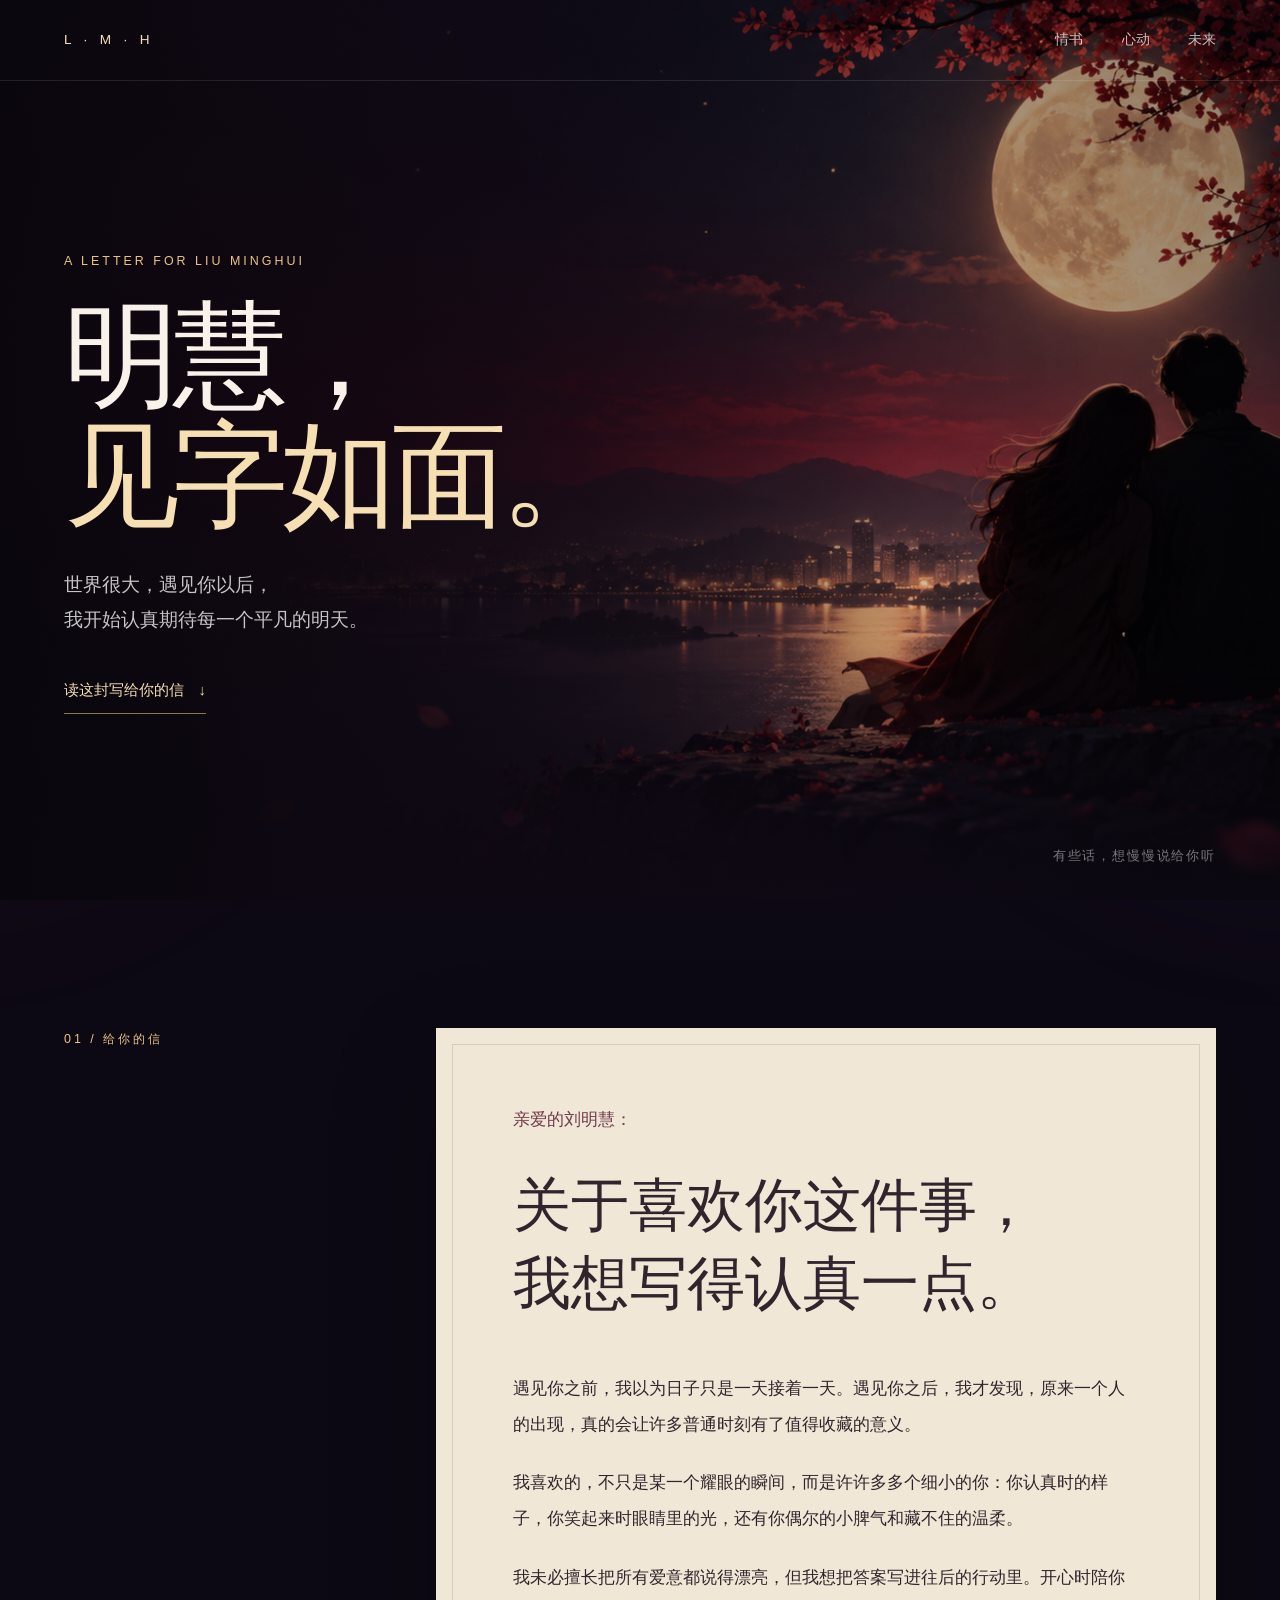
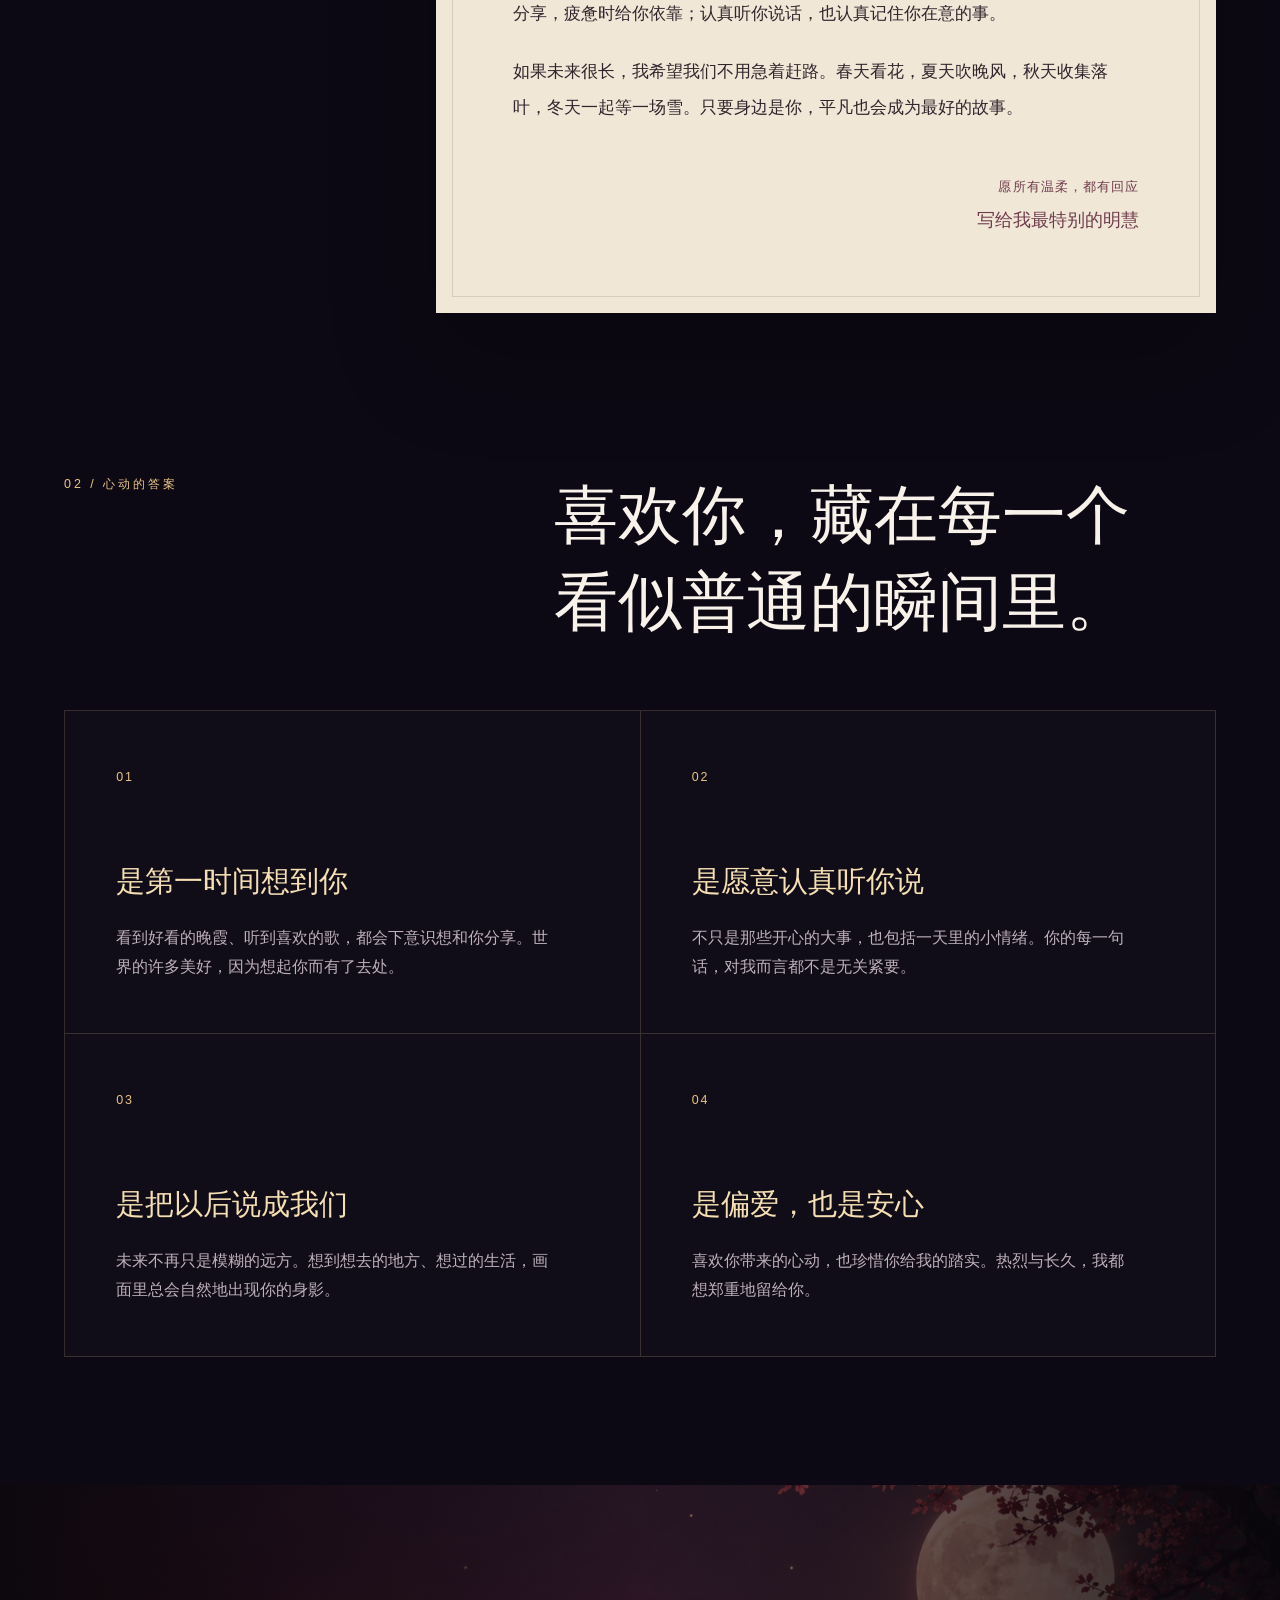
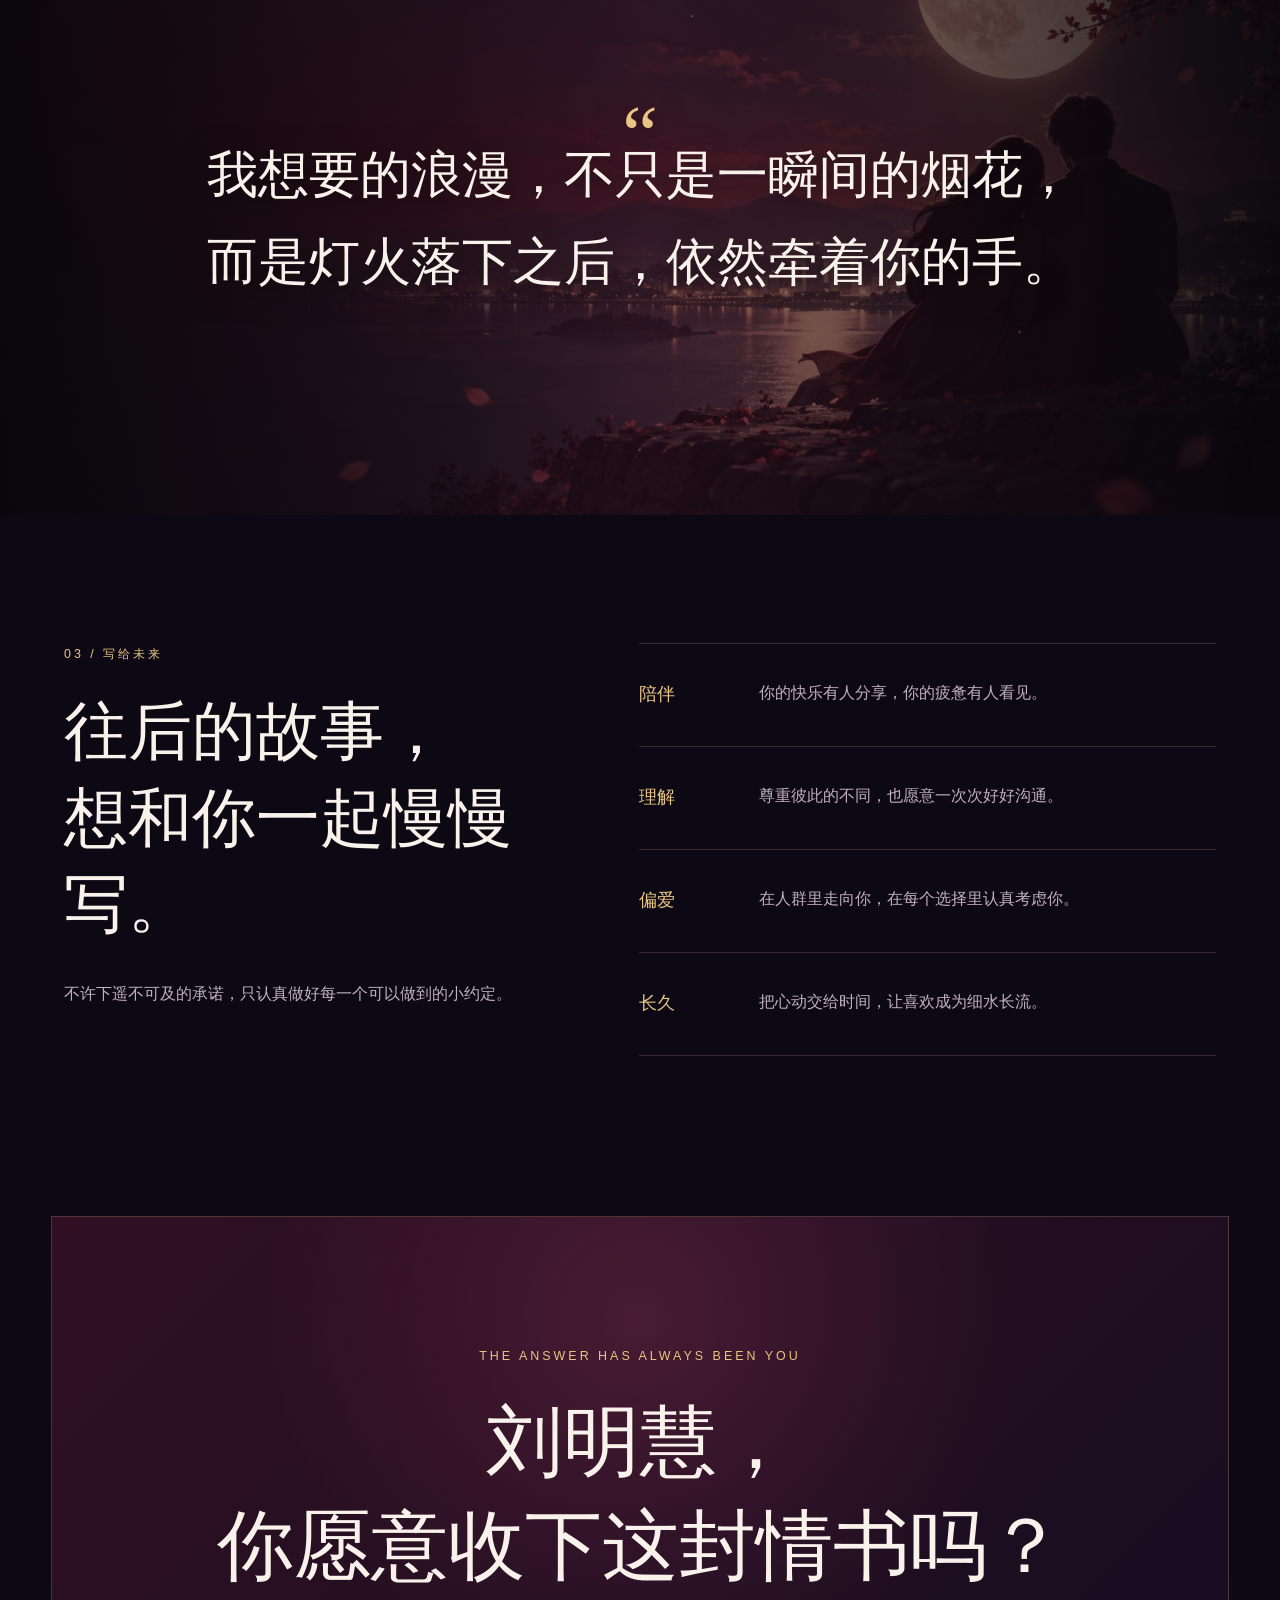
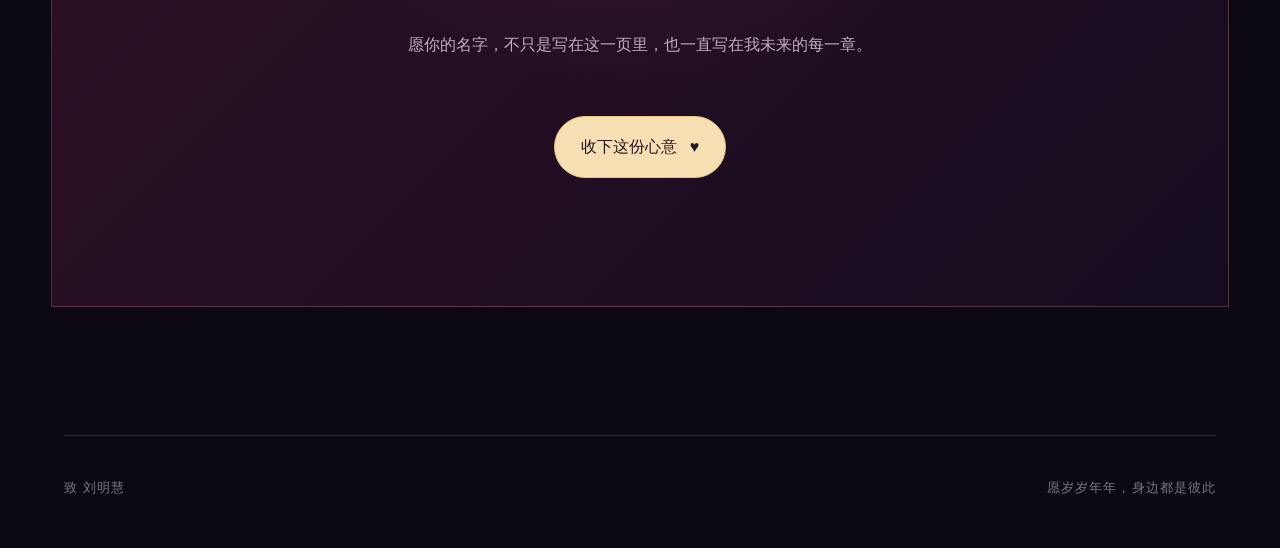
==== index.html @ df0c7116 "发布刘明慧爱情网页" ====
<!doctype html>
<html lang="zh-CN">
<head>
  <meta charset="UTF-8">
  <meta name="viewport" content="width=device-width, initial-scale=1.0">
  <meta name="theme-color" content="#160d21">
  <meta name="description" content="写给刘明慧的一封爱情纪念信。">
  <title>致刘明慧 · 一封写给你的情书</title>
  <link rel="icon" type="image/svg+xml" href="data:image/svg+xml,%3Csvg xmlns='http://www.w3.org/2000/svg' viewBox='0 0 64 64'%3E%3Crect width='64' height='64' rx='16' fill='%236a1738'/%3E%3Cpath d='M32 49S12 38 12 23a11 11 0 0 1 20-6 11 11 0 0 1 20 6c0 15-20 26-20 26Z' fill='%23f4cf91'/%3E%3C/svg%3E">
  <link rel="stylesheet" href="styles.css">
</head>
<body>
  <div class="page-glow page-glow-one" aria-hidden="true"></div>
  <div class="page-glow page-glow-two" aria-hidden="true"></div>

  <header class="hero" id="top">
    <div class="hero-image" role="img" aria-label="月光下，两个人并肩看着远方灯火"></div>
    <div class="hero-shade" aria-hidden="true"></div>
    <nav class="nav" aria-label="页面导航">
      <a class="nav-mark" href="#top" aria-label="返回顶部">L · M · H</a>
      <div class="nav-links">
        <a href="#letter">情书</a>
        <a href="#moments">心动</a>
        <a href="#future">未来</a>
      </div>
    </nav>

    <div class="hero-content">
      <p class="eyebrow">A LETTER FOR LIU MINGHUI</p>
      <h1>明慧，<br><span>见字如面。</span></h1>
      <p class="hero-copy">世界很大，遇见你以后，<br>我开始认真期待每一个平凡的明天。</p>
      <a class="hero-link" href="#letter">读这封写给你的信 <span aria-hidden="true">↓</span></a>
    </div>

    <p class="hero-note">有些话，想慢慢说给你听</p>
  </header>

  <main>
    <section class="letter section" id="letter">
      <div class="section-label">01 / 给你的信</div>
      <article class="letter-paper reveal">
        <p class="letter-greeting">亲爱的刘明慧：</p>
        <h2>关于喜欢你这件事，<br>我想写得认真一点。</h2>
        <div class="letter-body">
          <p>遇见你之前，我以为日子只是一天接着一天。遇见你之后，我才发现，原来一个人的出现，真的会让许多普通时刻有了值得收藏的意义。</p>
          <p>我喜欢的，不只是某一个耀眼的瞬间，而是许许多多个细小的你：你认真时的样子，你笑起来时眼睛里的光，还有你偶尔的小脾气和藏不住的温柔。</p>
          <p>我未必擅长把所有爱意都说得漂亮，但我想把答案写进往后的行动里。开心时陪你分享，疲惫时给你依靠；认真听你说话，也认真记住你在意的事。</p>
          <p>如果未来很长，我希望我们不用急着赶路。春天看花，夏天吹晚风，秋天收集落叶，冬天一起等一场雪。只要身边是你，平凡也会成为最好的故事。</p>
        </div>
        <div class="letter-signature">
          <span>愿所有温柔，都有回应</span>
          <strong>写给我最特别的明慧</strong>
        </div>
      </article>
    </section>

    <section class="moments section" id="moments">
      <div class="section-heading reveal">
        <div class="section-label">02 / 心动的答案</div>
        <h2>喜欢你，藏在每一个<br>看似普通的瞬间里。</h2>
      </div>

      <div class="moment-grid">
        <article class="moment-card reveal">
          <span class="moment-number">01</span>
          <h3>是第一时间想到你</h3>
          <p>看到好看的晚霞、听到喜欢的歌，都会下意识想和你分享。世界的许多美好，因为想起你而有了去处。</p>
        </article>
        <article class="moment-card reveal">
          <span class="moment-number">02</span>
          <h3>是愿意认真听你说</h3>
          <p>不只是那些开心的大事，也包括一天里的小情绪。你的每一句话，对我而言都不是无关紧要。</p>
        </article>
        <article class="moment-card reveal">
          <span class="moment-number">03</span>
          <h3>是把以后说成我们</h3>
          <p>未来不再只是模糊的远方。想到想去的地方、想过的生活，画面里总会自然地出现你的身影。</p>
        </article>
        <article class="moment-card reveal">
          <span class="moment-number">04</span>
          <h3>是偏爱，也是安心</h3>
          <p>喜欢你带来的心动，也珍惜你给我的踏实。热烈与长久，我都想郑重地留给你。</p>
        </article>
      </div>
    </section>

    <section class="quote-section" aria-label="爱情寄语">
      <div class="quote-backdrop" aria-hidden="true"></div>
      <blockquote class="reveal">
        <span aria-hidden="true">“</span>
        我想要的浪漫，不只是一瞬间的烟花，<br>而是灯火落下之后，依然牵着你的手。
      </blockquote>
    </section>

    <section class="future section" id="future">
      <div class="future-intro reveal">
        <div class="section-label">03 / 写给未来</div>
        <h2>往后的故事，<br>想和你一起慢慢写。</h2>
        <p>不许下遥不可及的承诺，只认真做好每一个可以做到的小约定。</p>
      </div>

      <div class="promise-list reveal">
        <div class="promise">
          <span>陪伴</span>
          <p>你的快乐有人分享，你的疲惫有人看见。</p>
        </div>
        <div class="promise">
          <span>理解</span>
          <p>尊重彼此的不同，也愿意一次次好好沟通。</p>
        </div>
        <div class="promise">
          <span>偏爱</span>
          <p>在人群里走向你，在每个选择里认真考虑你。</p>
        </div>
        <div class="promise">
          <span>长久</span>
          <p>把心动交给时间，让喜欢成为细水长流。</p>
        </div>
      </div>
    </section>

    <section class="finale section">
      <div class="finale-card reveal">
        <p class="eyebrow">THE ANSWER HAS ALWAYS BEEN YOU</p>
        <h2>刘明慧，<br>你愿意收下这封情书吗？</h2>
        <p>愿你的名字，不只是写在这一页里，也一直写在我未来的每一章。</p>
        <button class="love-button" id="loveButton" type="button">收下这份心意 <span aria-hidden="true">♥</span></button>
        <p class="love-reply" id="loveReply" role="status" aria-live="polite">从这一刻起，所有温柔都有了名字——刘明慧。</p>
      </div>
    </section>
  </main>

  <footer>
    <span>致 刘明慧</span>
    <span>愿岁岁年年，身边都是彼此</span>
  </footer>

  <script src="script.js"></script>
</body>
</html>
---- styles.css ----
:root {
  --night: #0d0914;
  --night-soft: #160d21;
  --wine: #691f3e;
  --wine-bright: #a1365e;
  --gold: #eac483;
  --gold-soft: #f5dfb3;
  --ink: #f8f2eb;
  --muted: #bfb0bd;
  --line: rgba(239, 209, 161, 0.18);
}

* {
  box-sizing: border-box;
}

html {
  scroll-behavior: smooth;
}

body {
  margin: 0;
  color: var(--ink);
  background: var(--night);
  font-family: "Noto Serif SC", "Songti SC", "Microsoft YaHei", serif;
  line-height: 1.8;
  overflow-x: hidden;
}

a {
  color: inherit;
  text-decoration: none;
}

button {
  font: inherit;
}

.page-glow {
  position: fixed;
  z-index: -1;
  width: 34rem;
  height: 34rem;
  border-radius: 50%;
  filter: blur(110px);
  pointer-events: none;
  opacity: 0.13;
}

.page-glow-one {
  top: 32%;
  left: -20rem;
  background: #c13c6f;
}

.page-glow-two {
  right: -18rem;
  bottom: 8%;
  background: #603b9a;
}

.hero {
  position: relative;
  min-height: 100svh;
  display: grid;
  align-items: center;
  isolation: isolate;
  overflow: hidden;
}

.hero-image,
.hero-shade {
  position: absolute;
  inset: 0;
}

.hero-image {
  z-index: -3;
  background: #181124 url("hero.png") center / cover no-repeat;
  transform: scale(1.02);
}

.hero-shade {
  z-index: -2;
  background:
    linear-gradient(90deg, rgba(9, 6, 13, 0.94) 0%, rgba(15, 8, 18, 0.78) 38%, rgba(15, 8, 18, 0.18) 72%, rgba(7, 5, 10, 0.34) 100%),
    linear-gradient(0deg, #0d0914 0%, transparent 28%, rgba(8, 5, 12, 0.2) 100%);
}

.nav {
  position: absolute;
  top: 0;
  left: 0;
  right: 0;
  display: flex;
  justify-content: space-between;
  align-items: center;
  padding: 1.7rem clamp(1.25rem, 5vw, 5rem);
  border-bottom: 1px solid rgba(255, 255, 255, 0.1);
  font-family: "Microsoft YaHei", sans-serif;
}

.nav-mark {
  color: var(--gold-soft);
  font-size: 0.85rem;
  letter-spacing: 0.32em;
}

.nav-links {
  display: flex;
  gap: clamp(1.3rem, 3vw, 3rem);
  color: rgba(255, 255, 255, 0.74);
  font-size: 0.9rem;
}

.nav-links a {
  transition: color 180ms ease;
}

.nav-links a:hover,
.nav-links a:focus-visible {
  color: var(--gold-soft);
}

.hero-content {
  width: min(90%, 76rem);
  margin: 4rem auto 0;
}

.eyebrow,
.section-label {
  margin: 0 0 1.5rem;
  color: var(--gold);
  font-family: "Microsoft YaHei", sans-serif;
  font-size: 0.78rem;
  letter-spacing: 0.24em;
  text-transform: uppercase;
}

.hero h1 {
  margin: 0;
  font-size: clamp(3.8rem, 9vw, 8.5rem);
  font-weight: 500;
  line-height: 1.04;
  letter-spacing: -0.05em;
}

.hero h1 span {
  color: var(--gold-soft);
}

.hero-copy {
  margin: 2rem 0 2.4rem;
  color: rgba(255, 255, 255, 0.76);
  font-size: clamp(1rem, 1.5vw, 1.2rem);
}

.hero-link {
  display: inline-flex;
  align-items: center;
  gap: 0.9rem;
  padding-bottom: 0.55rem;
  border-bottom: 1px solid rgba(234, 196, 131, 0.58);
  color: var(--gold-soft);
  font-family: "Microsoft YaHei", sans-serif;
  font-size: 0.93rem;
}

.hero-link span {
  transition: transform 180ms ease;
}

.hero-link:hover span {
  transform: translateY(0.25rem);
}

.hero-note {
  position: absolute;
  right: clamp(1.25rem, 5vw, 5rem);
  bottom: 2rem;
  margin: 0;
  color: rgba(255, 255, 255, 0.46);
  font-size: 0.82rem;
  letter-spacing: 0.14em;
}

.section {
  width: min(90%, 72rem);
  margin: 0 auto;
  padding: clamp(5.5rem, 10vw, 9rem) 0;
}

.letter {
  display: grid;
  grid-template-columns: minmax(10rem, 0.55fr) minmax(0, 1.45fr);
  gap: clamp(2rem, 6vw, 7rem);
  align-items: start;
}

.letter-paper {
  position: relative;
  padding: clamp(2rem, 6vw, 5.5rem);
  color: #32242c;
  background: #f1e7d7;
  box-shadow: 0 2.5rem 6rem rgba(0, 0, 0, 0.26);
}

.letter-paper::before {
  content: "";
  position: absolute;
  inset: 1rem;
  border: 1px solid rgba(91, 45, 62, 0.15);
  pointer-events: none;
}

.letter-greeting {
  margin: 0 0 2rem;
  color: #6e3b4c;
  font-size: 1.05rem;
}

.letter h2,
.section-heading h2,
.future h2,
.finale h2 {
  margin: 0;
  font-weight: 500;
  line-height: 1.35;
}

.letter h2 {
  font-size: clamp(2rem, 4.5vw, 4rem);
}

.letter-body {
  margin-top: 3rem;
  font-size: 1.05rem;
  line-height: 2.15;
}

.letter-body p {
  margin: 0 0 1.4rem;
}

.letter-signature {
  display: flex;
  flex-direction: column;
  align-items: flex-end;
  gap: 0.3rem;
  margin-top: 3rem;
  color: #6e3b4c;
}

.letter-signature span {
  font-size: 0.84rem;
  letter-spacing: 0.08em;
}

.letter-signature strong {
  font-size: 1.15rem;
  font-weight: 500;
}

.moments {
  padding-top: 2rem;
}

.section-heading {
  display: grid;
  grid-template-columns: 1fr 1.5fr;
  gap: 3rem;
  margin-bottom: 4rem;
  align-items: start;
}

.section-heading h2,
.future h2 {
  font-size: clamp(2.3rem, 5vw, 4.6rem);
}

.moment-grid {
  display: grid;
  grid-template-columns: repeat(2, minmax(0, 1fr));
  border-top: 1px solid var(--line);
  border-left: 1px solid var(--line);
}

.moment-card {
  min-height: 20rem;
  padding: clamp(2rem, 4vw, 3.5rem);
  border-right: 1px solid var(--line);
  border-bottom: 1px solid var(--line);
  background: rgba(255, 255, 255, 0.018);
  transition: background 220ms ease, transform 220ms ease;
}

.moment-card:hover {
  background: rgba(151, 47, 88, 0.11);
  transform: translateY(-0.2rem);
}

.moment-number {
  color: var(--gold);
  font-family: "Microsoft YaHei", sans-serif;
  font-size: 0.78rem;
  letter-spacing: 0.16em;
}

.moment-card h3 {
  margin: 4rem 0 1rem;
  color: var(--gold-soft);
  font-size: clamp(1.35rem, 2.3vw, 2rem);
  font-weight: 500;
}

.moment-card p {
  margin: 0;
  max-width: 27rem;
  color: var(--muted);
  font-size: 1rem;
}

.quote-section {
  position: relative;
  display: grid;
  place-items: center;
  min-height: 70svh;
  padding: 6rem 5%;
  overflow: hidden;
}

.quote-backdrop {
  position: absolute;
  inset: 0;
  background:
    linear-gradient(90deg, rgba(10, 7, 14, 0.9), rgba(71, 19, 47, 0.48), rgba(10, 7, 14, 0.9)),
    url("hero.png") center 64% / cover no-repeat;
  filter: saturate(0.72);
}

.quote-section blockquote {
  position: relative;
  z-index: 1;
  margin: 0;
  max-width: 58rem;
  text-align: center;
  font-size: clamp(1.8rem, 4vw, 3.6rem);
  line-height: 1.7;
  text-shadow: 0 0.5rem 2rem rgba(0, 0, 0, 0.5);
}

.quote-section blockquote span {
  display: block;
  height: 2.3rem;
  color: var(--gold);
  font-size: 5rem;
  line-height: 1;
}

.future {
  display: grid;
  grid-template-columns: 0.9fr 1.1fr;
  gap: clamp(3rem, 8vw, 8rem);
  align-items: start;
}

.future-intro {
  position: sticky;
  top: 4rem;
}

.future-intro > p:last-child {
  max-width: 30rem;
  margin-top: 2rem;
  color: var(--muted);
}

.promise-list {
  border-top: 1px solid var(--line);
}

.promise {
  display: grid;
  grid-template-columns: 6rem 1fr;
  gap: 1.5rem;
  padding: 2.2rem 0;
  border-bottom: 1px solid var(--line);
}

.promise span {
  color: var(--gold);
  font-size: 1.1rem;
}

.promise p {
  margin: 0;
  color: var(--muted);
}

.finale {
  width: min(92%, 84rem);
  padding-top: 2rem;
}

.finale-card {
  position: relative;
  padding: clamp(4rem, 10vw, 9rem) clamp(1.5rem, 8vw, 8rem);
  text-align: center;
  background:
    radial-gradient(circle at 50% 15%, rgba(204, 77, 119, 0.2), transparent 45%),
    linear-gradient(135deg, rgba(100, 26, 59, 0.42), rgba(36, 19, 51, 0.38));
  border: 1px solid rgba(234, 196, 131, 0.22);
}

.finale h2 {
  font-size: clamp(2.5rem, 6vw, 5.6rem);
}

.finale-card > p:not(.eyebrow, .love-reply) {
  max-width: 38rem;
  margin: 2rem auto;
  color: var(--muted);
}

.love-button {
  display: inline-flex;
  align-items: center;
  gap: 0.8rem;
  margin-top: 1.5rem;
  padding: 1rem 1.6rem;
  border: 1px solid var(--gold);
  border-radius: 999px;
  color: #291723;
  background: var(--gold-soft);
  cursor: pointer;
  transition: transform 180ms ease, box-shadow 180ms ease;
}

.love-button:hover,
.love-button:focus-visible {
  transform: translateY(-0.18rem);
  box-shadow: 0 0.9rem 2.5rem rgba(224, 171, 95, 0.2);
}

.love-button:focus-visible {
  outline: 3px solid rgba(255, 255, 255, 0.5);
  outline-offset: 4px;
}

.love-reply {
  display: none;
  margin: 1.8rem auto 0;
  color: var(--gold-soft);
  font-size: 1.05rem;
}

.love-reply.is-visible {
  display: block;
  animation: reply-in 650ms ease both;
}

.celebration {
  position: fixed;
  z-index: 10;
  top: 100%;
  left: var(--x);
  color: var(--gold-soft);
  font-family: Arial, sans-serif;
  font-size: var(--size);
  pointer-events: none;
  animation: float-up var(--duration) ease-out forwards;
}

footer {
  width: min(90%, 72rem);
  margin: 0 auto;
  padding: 2.5rem 0 3rem;
  display: flex;
  justify-content: space-between;
  gap: 1rem;
  border-top: 1px solid var(--line);
  color: rgba(255, 255, 255, 0.45);
  font-size: 0.84rem;
  letter-spacing: 0.08em;
}

.reveal {
  opacity: 0;
  transform: translateY(1.6rem);
  transition: opacity 750ms ease, transform 750ms ease;
}

.reveal.is-visible {
  opacity: 1;
  transform: translateY(0);
}

@keyframes reply-in {
  from { opacity: 0; transform: translateY(0.6rem); }
  to { opacity: 1; transform: translateY(0); }
}

@keyframes float-up {
  0% { opacity: 0; transform: translate(-50%, 0) scale(0.8) rotate(0); }
  12% { opacity: 1; }
  100% { opacity: 0; transform: translate(calc(-50% + var(--drift)), -115vh) scale(1.35) rotate(var(--spin)); }
}

@media (max-width: 760px) {
  .nav-links {
    gap: 1rem;
    font-size: 0.82rem;
  }

  .hero-image {
    background-position: 64% center;
  }

  .hero-shade {
    background:
      linear-gradient(90deg, rgba(9, 6, 13, 0.9), rgba(12, 7, 16, 0.34)),
      linear-gradient(0deg, #0d0914 0%, transparent 35%, rgba(8, 5, 12, 0.2) 100%);
  }

  .hero-note {
    display: none;
  }

  .letter,
  .section-heading,
  .future {
    grid-template-columns: 1fr;
  }

  .section-heading {
    gap: 0.5rem;
  }

  .moment-grid {
    grid-template-columns: 1fr;
  }

  .moment-card {
    min-height: auto;
  }

  .moment-card h3 {
    margin-top: 2.5rem;
  }

  .future-intro {
    position: static;
  }

  footer {
    flex-direction: column;
    text-align: center;
  }
}

@media (prefers-reduced-motion: reduce) {
  html {
    scroll-behavior: auto;
  }

  *,
  *::before,
  *::after {
    animation-duration: 0.01ms !important;
    animation-iteration-count: 1 !important;
    transition-duration: 0.01ms !important;
  }
}
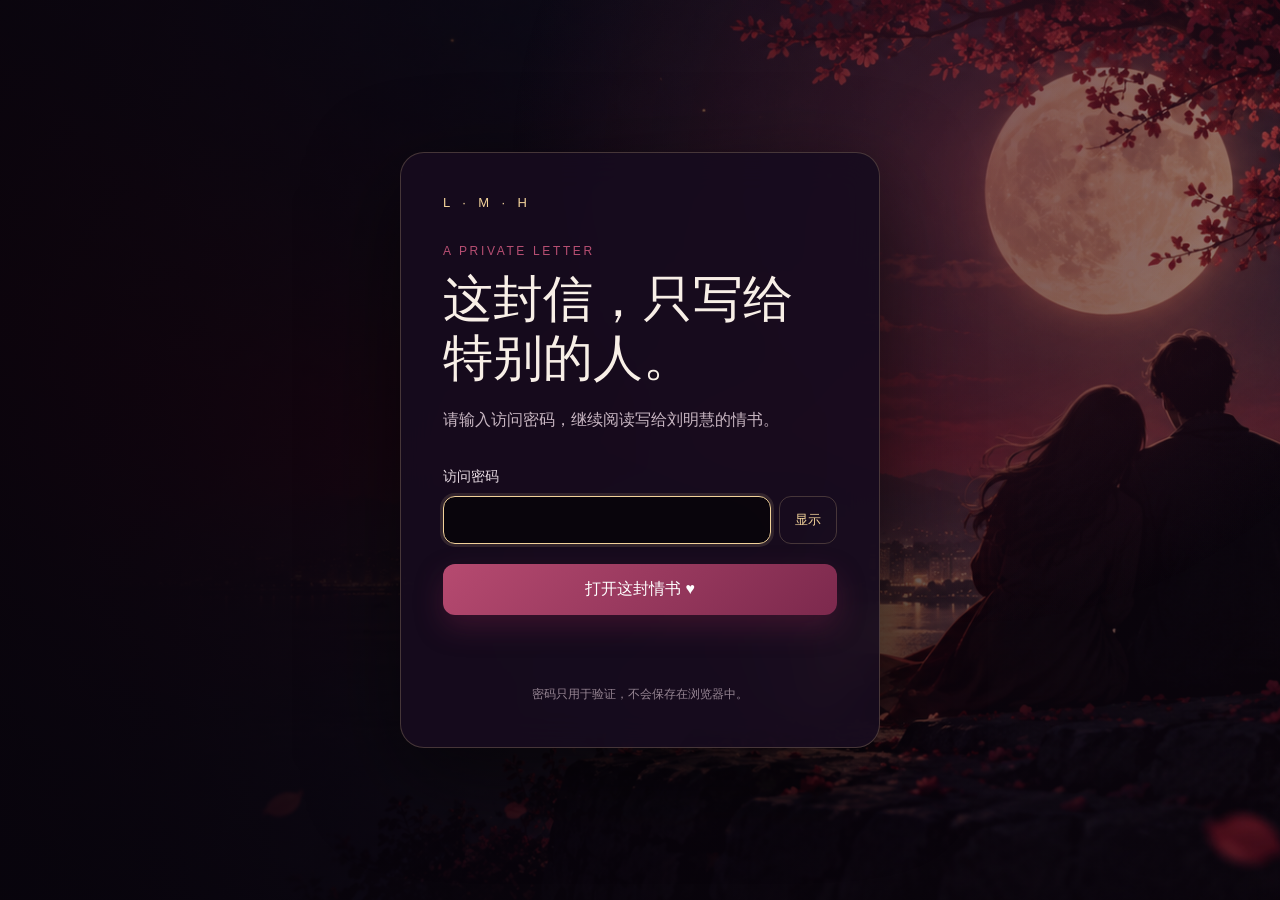
==== commit dd5e63a1: "增加加密访问和密码管理功能" ====
--- a/index.html
+++ b/index.html
@@ -4,137 +4,30 @@
   <meta charset="UTF-8">
   <meta name="viewport" content="width=device-width, initial-scale=1.0">
   <meta name="theme-color" content="#160d21">
-  <meta name="description" content="写给刘明慧的一封爱情纪念信。">
-  <title>致刘明慧 · 一封写给你的情书</title>
-  <link rel="icon" type="image/svg+xml" href="data:image/svg+xml,%3Csvg xmlns='http://www.w3.org/2000/svg' viewBox='0 0 64 64'%3E%3Crect width='64' height='64' rx='16' fill='%236a1738'/%3E%3Cpath d='M32 49S12 38 12 23a11 11 0 0 1 20-6 11 11 0 0 1 20 6c0 15-20 26-20 26Z' fill='%23f4cf91'/%3E%3C/svg%3E">
-  <link rel="stylesheet" href="styles.css">
+  <meta name="robots" content="noindex, nofollow">
+  <title>致刘明慧 · 私密情书</title>
+  <link rel="stylesheet" href="auth.css">
 </head>
-<body>
-  <div class="page-glow page-glow-one" aria-hidden="true"></div>
-  <div class="page-glow page-glow-two" aria-hidden="true"></div>
-
-  <header class="hero" id="top">
-    <div class="hero-image" role="img" aria-label="月光下，两个人并肩看着远方灯火"></div>
-    <div class="hero-shade" aria-hidden="true"></div>
-    <nav class="nav" aria-label="页面导航">
-      <a class="nav-mark" href="#top" aria-label="返回顶部">L · M · H</a>
-      <div class="nav-links">
-        <a href="#letter">情书</a>
-        <a href="#moments">心动</a>
-        <a href="#future">未来</a>
-      </div>
-    </nav>
-
-    <div class="hero-content">
-      <p class="eyebrow">A LETTER FOR LIU MINGHUI</p>
-      <h1>明慧，<br><span>见字如面。</span></h1>
-      <p class="hero-copy">世界很大，遇见你以后，<br>我开始认真期待每一个平凡的明天。</p>
-      <a class="hero-link" href="#letter">读这封写给你的信 <span aria-hidden="true">↓</span></a>
-    </div>
-
-    <p class="hero-note">有些话，想慢慢说给你听</p>
-  </header>
-
-  <main>
-    <section class="letter section" id="letter">
-      <div class="section-label">01 / 给你的信</div>
-      <article class="letter-paper reveal">
-        <p class="letter-greeting">亲爱的刘明慧：</p>
-        <h2>关于喜欢你这件事，<br>我想写得认真一点。</h2>
-        <div class="letter-body">
-          <p>遇见你之前，我以为日子只是一天接着一天。遇见你之后，我才发现，原来一个人的出现，真的会让许多普通时刻有了值得收藏的意义。</p>
-          <p>我喜欢的，不只是某一个耀眼的瞬间，而是许许多多个细小的你：你认真时的样子，你笑起来时眼睛里的光，还有你偶尔的小脾气和藏不住的温柔。</p>
-          <p>我未必擅长把所有爱意都说得漂亮，但我想把答案写进往后的行动里。开心时陪你分享，疲惫时给你依靠；认真听你说话，也认真记住你在意的事。</p>
-          <p>如果未来很长，我希望我们不用急着赶路。春天看花，夏天吹晚风，秋天收集落叶，冬天一起等一场雪。只要身边是你，平凡也会成为最好的故事。</p>
+<body class="auth-page">
+  <main class="auth-shell">
+    <section class="auth-card" aria-labelledby="authTitle">
+      <div class="auth-mark" aria-hidden="true">L · M · H</div>
+      <p class="auth-eyebrow">A PRIVATE LETTER</p>
+      <h1 id="authTitle">这封信，只写给特别的人。</h1>
+      <p class="auth-copy">请输入访问密码，继续阅读写给刘明慧的情书。</p>
+      <form id="unlockForm" class="auth-form">
+        <label for="accessPassword">访问密码</label>
+        <div class="password-row">
+          <input id="accessPassword" name="accessPassword" type="password" minlength="8" autocomplete="current-password" required autofocus>
+          <button class="show-password" id="togglePassword" type="button" aria-label="显示密码">显示</button>
         </div>
-        <div class="letter-signature">
-          <span>愿所有温柔，都有回应</span>
-          <strong>写给我最特别的明慧</strong>
-        </div>
-      </article>
-    </section>
-
-    <section class="moments section" id="moments">
-      <div class="section-heading reveal">
-        <div class="section-label">02 / 心动的答案</div>
-        <h2>喜欢你，藏在每一个<br>看似普通的瞬间里。</h2>
-      </div>
-
-      <div class="moment-grid">
-        <article class="moment-card reveal">
-          <span class="moment-number">01</span>
-          <h3>是第一时间想到你</h3>
-          <p>看到好看的晚霞、听到喜欢的歌，都会下意识想和你分享。世界的许多美好，因为想起你而有了去处。</p>
-        </article>
-        <article class="moment-card reveal">
-          <span class="moment-number">02</span>
-          <h3>是愿意认真听你说</h3>
-          <p>不只是那些开心的大事，也包括一天里的小情绪。你的每一句话，对我而言都不是无关紧要。</p>
-        </article>
-        <article class="moment-card reveal">
-          <span class="moment-number">03</span>
-          <h3>是把以后说成我们</h3>
-          <p>未来不再只是模糊的远方。想到想去的地方、想过的生活，画面里总会自然地出现你的身影。</p>
-        </article>
-        <article class="moment-card reveal">
-          <span class="moment-number">04</span>
-          <h3>是偏爱，也是安心</h3>
-          <p>喜欢你带来的心动，也珍惜你给我的踏实。热烈与长久，我都想郑重地留给你。</p>
-        </article>
-      </div>
-    </section>
-
-    <section class="quote-section" aria-label="爱情寄语">
-      <div class="quote-backdrop" aria-hidden="true"></div>
-      <blockquote class="reveal">
-        <span aria-hidden="true">“</span>
-        我想要的浪漫，不只是一瞬间的烟花，<br>而是灯火落下之后，依然牵着你的手。
-      </blockquote>
-    </section>
-
-    <section class="future section" id="future">
-      <div class="future-intro reveal">
-        <div class="section-label">03 / 写给未来</div>
-        <h2>往后的故事，<br>想和你一起慢慢写。</h2>
-        <p>不许下遥不可及的承诺，只认真做好每一个可以做到的小约定。</p>
-      </div>
-
-      <div class="promise-list reveal">
-        <div class="promise">
-          <span>陪伴</span>
-          <p>你的快乐有人分享，你的疲惫有人看见。</p>
-        </div>
-        <div class="promise">
-          <span>理解</span>
-          <p>尊重彼此的不同，也愿意一次次好好沟通。</p>
-        </div>
-        <div class="promise">
-          <span>偏爱</span>
-          <p>在人群里走向你，在每个选择里认真考虑你。</p>
-        </div>
-        <div class="promise">
-          <span>长久</span>
-          <p>把心动交给时间，让喜欢成为细水长流。</p>
-        </div>
-      </div>
-    </section>
-
-    <section class="finale section">
-      <div class="finale-card reveal">
-        <p class="eyebrow">THE ANSWER HAS ALWAYS BEEN YOU</p>
-        <h2>刘明慧，<br>你愿意收下这封情书吗？</h2>
-        <p>愿你的名字，不只是写在这一页里，也一直写在我未来的每一章。</p>
-        <button class="love-button" id="loveButton" type="button">收下这份心意 <span aria-hidden="true">♥</span></button>
-        <p class="love-reply" id="loveReply" role="status" aria-live="polite">从这一刻起，所有温柔都有了名字——刘明慧。</p>
-      </div>
+        <button class="primary-button" id="unlockButton" type="submit">打开这封情书 <span aria-hidden="true">♥</span></button>
+        <p class="form-message" id="formMessage" role="status" aria-live="polite"></p>
+      </form>
+      <p class="auth-footnote">密码只用于验证，不会保存在浏览器中。</p>
     </section>
   </main>
-
-  <footer>
-    <span>致 刘明慧</span>
-    <span>愿岁岁年年，身边都是彼此</span>
-  </footer>
-
-  <script src="script.js"></script>
+  <script src="auth-config.js"></script>
+  <script src="lock-app.js"></script>
 </body>
 </html>
--- a/auth.css
+++ b/auth.css
@@ -0,0 +1,46 @@
+:root {
+  color-scheme: dark;
+  --bg: #0c0710;
+  --card: rgba(23, 12, 30, 0.91);
+  --gold: #f2d29a;
+  --rose: #b84f73;
+  --text: #f8efe7;
+  --muted: #c9b7c3;
+  --line: rgba(242, 210, 154, 0.22);
+}
+* { box-sizing: border-box; }
+body { margin: 0; min-height: 100vh; font-family: "Microsoft YaHei", "PingFang SC", sans-serif; color: var(--text); }
+.auth-page {
+  background:
+    linear-gradient(90deg, rgba(8, 4, 12, .9), rgba(20, 8, 24, .46)),
+    url("hero.png") center/cover fixed;
+}
+.auth-page::before { content: ""; position: fixed; inset: 0; background: radial-gradient(circle at 76% 18%, rgba(167, 58, 91, .24), transparent 38%); pointer-events: none; }
+.auth-shell { min-height: 100vh; display: grid; place-items: center; padding: 28px 18px; }
+.auth-card { width: min(480px, 100%); padding: 42px; border: 1px solid var(--line); border-radius: 24px; background: var(--card); box-shadow: 0 28px 90px rgba(0,0,0,.55); backdrop-filter: blur(18px); }
+.admin-card { width: min(560px, 100%); }
+.auth-mark { color: var(--gold); letter-spacing: .34em; font-size: 13px; }
+.auth-eyebrow { margin: 34px 0 12px; color: var(--rose); letter-spacing: .22em; font-size: 12px; }
+h1 { margin: 0; font-family: Georgia, "Songti SC", serif; font-size: clamp(32px, 7vw, 50px); line-height: 1.18; font-weight: 500; }
+h2 { margin: 14px 0 2px; font-size: 20px; font-weight: 500; color: var(--gold); }
+.auth-copy { color: var(--muted); line-height: 1.75; margin: 18px 0 26px; }
+.auth-form { display: grid; gap: 10px; }
+.auth-form[hidden], [hidden] { display: none !important; }
+label { color: #eadde5; font-size: 14px; margin-top: 8px; }
+input { width: 100%; border: 1px solid rgba(255,255,255,.16); border-radius: 12px; padding: 14px 15px; background: rgba(5,3,8,.72); color: #fff; font-size: 16px; outline: none; }
+input:focus { border-color: var(--gold); box-shadow: 0 0 0 3px rgba(242,210,154,.12); }
+.password-row { display: grid; grid-template-columns: 1fr auto; gap: 8px; }
+.show-password, .secondary-button { border: 1px solid var(--line); border-radius: 12px; background: transparent; color: var(--gold); padding: 0 15px; cursor: pointer; }
+.primary-button { margin-top: 10px; border: 0; border-radius: 12px; padding: 15px 18px; background: linear-gradient(135deg, #b64a70, #7c294d); color: #fff; font-size: 16px; cursor: pointer; box-shadow: 0 12px 28px rgba(125,36,73,.34); }
+.primary-button:disabled { opacity: .6; cursor: wait; }
+.secondary-button { padding: 13px 16px; margin-top: 10px; }
+.form-message { min-height: 24px; margin: 14px 0 0; color: var(--muted); }
+.form-message[data-type="error"] { color: #ff9aac; }
+.form-message[data-type="success"] { color: #b8e5c1; }
+.auth-footnote, .field-help { color: #968593; font-size: 12px; line-height: 1.65; }
+.auth-footnote { margin: 22px 0 0; text-align: center; }
+details { margin-top: 24px; border-top: 1px solid var(--line); padding-top: 18px; }
+summary { color: var(--gold); cursor: pointer; }
+.compact-form { margin-top: 14px; }
+.back-link { display: inline-block; margin-top: 20px; color: var(--gold); text-decoration: none; }
+@media (max-width: 560px) { .auth-card { padding: 30px 22px; border-radius: 18px; } }
